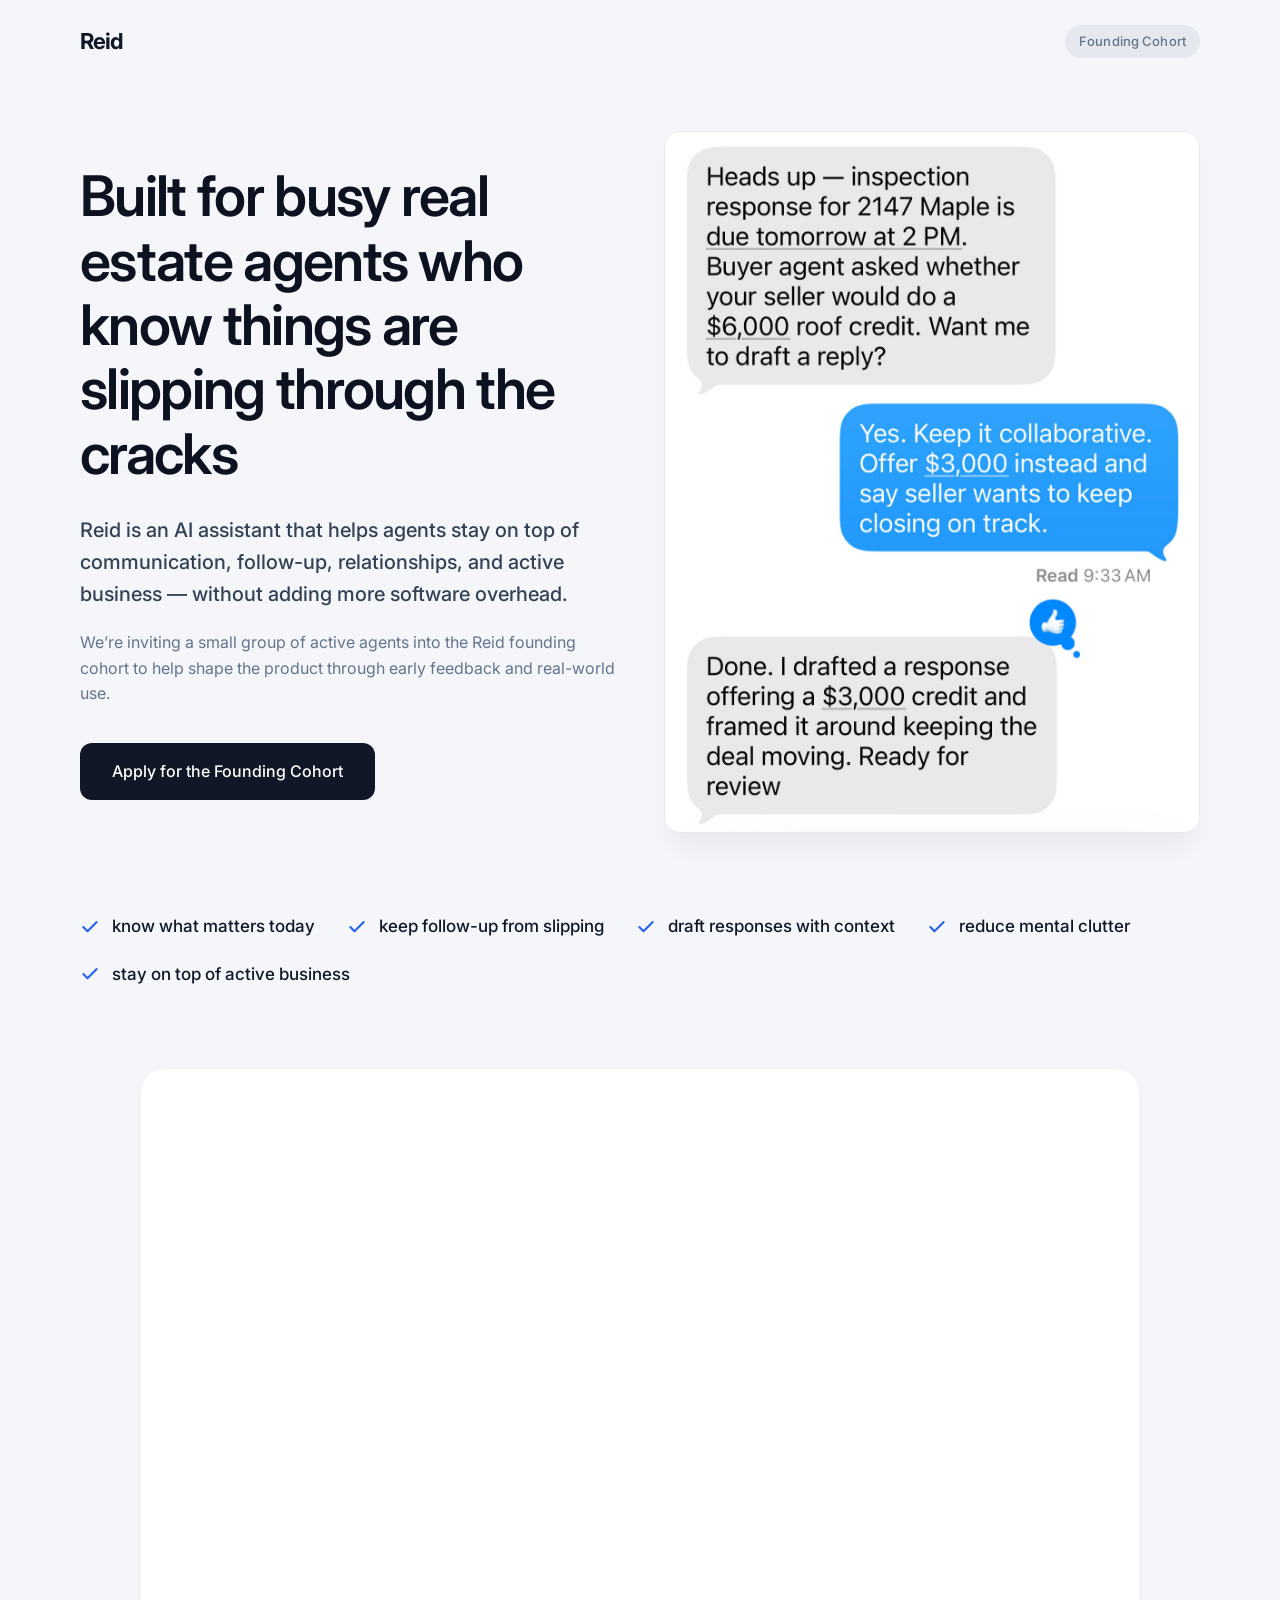
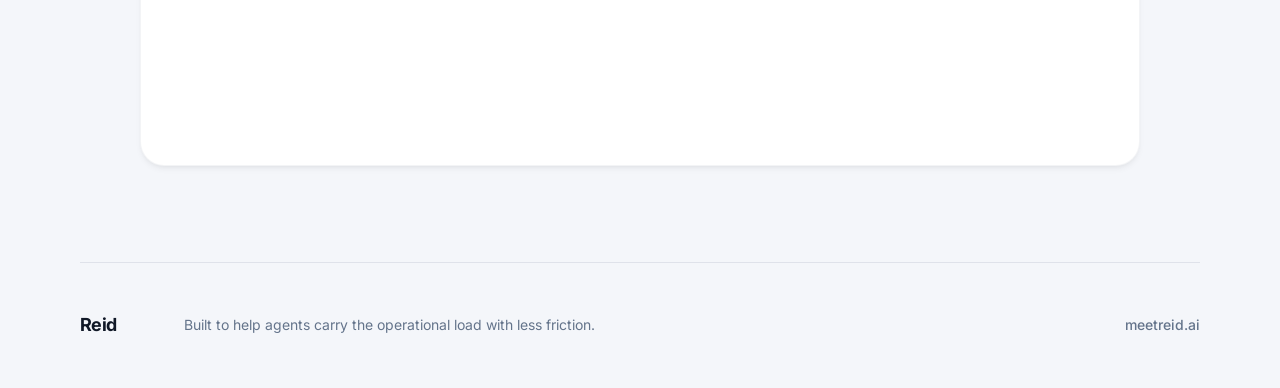
==== index.html @ 08e78a9b "Initial commit" ====
<!DOCTYPE html>
<html lang="en">

<head>
    <meta charset="UTF-8">
    <meta name="viewport" content="width=device-width, initial-scale=1.0">
    <title>Reid - Founding Cohort</title>
    <meta name="description"
        content="Reid is an AI assistant for busy real estate agents. We're inviting a small group of active agents into the Reid founding cohort.">
    <!-- Clean, modern system font setup with Inter as primary -->
    <link rel="preconnect" href="https://fonts.googleapis.com">
    <link rel="preconnect" href="https://fonts.gstatic.com" crossorigin>
    <link href="https://fonts.googleapis.com/css2?family=Inter:wght@400;500;600;700&display=swap" rel="stylesheet">
    <link rel="stylesheet" href="styles.css">
</head>

<body>

    <div class="container">
        <!-- Top Bar -->
        <header class="top-bar">
            <div class="logo">Reid</div>
            <div class="cohort-badge">Founding Cohort</div>
        </header>

        <main>
            <!-- Hero Section -->
            <section class="hero-section">
                <div class="hero-content">
                    <h1>Built for busy real estate agents who know things are slipping through the cracks</h1>
                    <p class="subheadline">
                        Reid is an AI assistant that helps agents stay on top of communication, follow-up,
                        relationships, and active business — without adding more software overhead.
                    </p>
                    <p class="supporting-text">
                        We’re inviting a small group of active agents into the Reid founding cohort to help shape the
                        product through early feedback and real-world use.
                    </p>
                    <a href="#apply" class="btn-primary">Apply for the Founding Cohort</a>
                </div>
                <div class="hero-visual">
                    <img src="hero.jpg" alt="MeetReid.ai Product UI" class="product-mockup-img">
                </div>
            </section>

            <!-- What Reid helps with -->
            <section class="features">
                <ul class="features-list">
                    <li>
                        <svg width="20" height="20" viewBox="0 0 24 24" fill="none" stroke="currentColor"
                            stroke-width="2.5" stroke-linecap="round" stroke-linejoin="round">
                            <polyline points="20 6 9 17 4 12"></polyline>
                        </svg>
                        know what matters today
                    </li>
                    <li>
                        <svg width="20" height="20" viewBox="0 0 24 24" fill="none" stroke="currentColor"
                            stroke-width="2.5" stroke-linecap="round" stroke-linejoin="round">
                            <polyline points="20 6 9 17 4 12"></polyline>
                        </svg>
                        keep follow-up from slipping
                    </li>
                    <li>
                        <svg width="20" height="20" viewBox="0 0 24 24" fill="none" stroke="currentColor"
                            stroke-width="2.5" stroke-linecap="round" stroke-linejoin="round">
                            <polyline points="20 6 9 17 4 12"></polyline>
                        </svg>
                        draft responses with context
                    </li>
                    <li>
                        <svg width="20" height="20" viewBox="0 0 24 24" fill="none" stroke="currentColor"
                            stroke-width="2.5" stroke-linecap="round" stroke-linejoin="round">
                            <polyline points="20 6 9 17 4 12"></polyline>
                        </svg>
                        reduce mental clutter
                    </li>
                    <li>
                        <svg width="20" height="20" viewBox="0 0 24 24" fill="none" stroke="currentColor"
                            stroke-width="2.5" stroke-linecap="round" stroke-linejoin="round">
                            <polyline points="20 6 9 17 4 12"></polyline>
                        </svg>
                        stay on top of active business
                    </li>
                </ul>
            </section>

            <!-- Typeform Section -->
            <section id="apply" class="apply-section">
                <div class="form-card full-width-card">
                    <!-- Typeform Embed -->
                    <div class="typeform-embed-wrapper"
                        style="padding: 0; border: none; background: transparent; box-shadow: none; height: 600px;">
                        <div data-tf-live="01KKCM12TC1T5SRH3YV3DRGGV4" style="width: 100%; height: 100%;"></div>
                        <script src="https://embed.typeform.com/next/embed.js"></script>
                    </div>
                </div>
            </section>
        </main>

        <!-- Footer -->
        <footer class="footer">
            <div class="footer-content">
                <div class="footer-logo">Reid</div>
                <div class="footer-text">Built to help agents carry the operational load with less friction.</div>
                <div class="footer-link">
                    <a href="https://meetreid.ai">meetreid.ai</a>
                </div>
            </div>
        </footer>
    </div>

</body>

</html>
---- styles.css ----
/* 
 * styles.css
 * Mobile-first stylesheet for Reid Landing Page
 */

:root {
    /* Color Palette */
    --bg-color: #F4F6FA;
    --surface-white: #FFFFFF;
    --dark-anchor: #101827;
    --text-heading: #0C1220;
    --text-body: #334155;
    --text-muted: #64748B;
    --accent: #2563EB;
    --accent-hover: #1D4ED8;

    /* Radii */
    --radius-sm: 8px;
    --radius-md: 12px;
    --radius-lg: 16px;
    --radius-xl: 24px;

    /* Shadows */
    --shadow-sm: 0 1px 2px rgba(0, 0, 0, 0.05);
    --shadow-md: 0 4px 6px -1px rgba(0, 0, 0, 0.05), 0 2px 4px -2px rgba(0, 0, 0, 0.05);
    --shadow-lg: 0 20px 25px -5px rgba(0, 0, 0, 0.05), 0 8px 10px -6px rgba(0, 0, 0, 0.01);
}

* {
    box-sizing: border-box;
    margin: 0;
    padding: 0;
}

html {
    scroll-behavior: smooth;
}

body {
    font-family: 'Inter', -apple-system, BlinkMacSystemFont, "Segoe UI", Roboto, Helvetica, Arial, sans-serif;
    background-color: var(--bg-color);
    color: var(--text-body);
    line-height: 1.6;
    -webkit-font-smoothing: antialiased;
    -moz-osx-font-smoothing: grayscale;
}

h1,
h2,
h3 {
    color: var(--text-heading);
    line-height: 1.15;
    font-weight: 600;
    letter-spacing: -0.02em;
}

a {
    color: var(--accent);
    text-decoration: none;
    transition: color 0.2s ease;
}

a:hover {
    color: var(--accent-hover);
}

/* Layout */
.container {
    max-width: 1200px;
    margin: 0 auto;
    padding: 0 24px;
}

/* Top Bar */
.top-bar {
    display: flex;
    justify-content: space-between;
    align-items: center;
    padding: 24px 0;
    margin-bottom: 48px;
}

.logo {
    font-size: 1.375rem;
    font-weight: 700;
    color: var(--dark-anchor);
    letter-spacing: -0.04em;
}

.cohort-badge {
    font-size: 0.8125rem;
    font-weight: 500;
    color: var(--text-muted);
    background: rgba(100, 116, 139, 0.1);
    padding: 6px 14px;
    border-radius: 9999px;
    letter-spacing: 0.01em;
}

/* Hero Section */
.hero-section {
    display: flex;
    flex-direction: column;
    gap: 48px;
    margin-bottom: 64px;
}

.hero-content {
    flex: 1;
}

.hero-visual {
    flex: 1;
}

.hero-content h1 {
    font-size: 2.5rem;
    margin-bottom: 24px;
    max-width: 860px;
}

.hero-content .subheadline {
    font-size: 1.125rem;
    font-weight: 500;
    color: var(--text-body);
    margin-bottom: 20px;
    max-width: 720px;
}

.hero-content .supporting-text {
    font-size: 1rem;
    color: var(--text-muted);
    margin-bottom: 36px;
    max-width: 650px;
}

.btn-primary {
    display: inline-flex;
    align-items: center;
    justify-content: center;
    background-color: var(--dark-anchor);
    color: #FFFFFF;
    font-weight: 500;
    font-size: 1rem;
    padding: 16px 32px;
    border-radius: var(--radius-md);
    transition: background-color 0.2s ease, transform 0.1s cubic-bezier(0.4, 0, 0.2, 1);
}

.btn-primary:hover {
    background-color: #c9963a;
    color: #FFFFFF;
}

.btn-primary:active {
    transform: scale(0.98);
}

/* Features Section */
.features {
    margin-bottom: 80px;
}

.features-list {
    list-style: none;
    display: flex;
    flex-wrap: wrap;
    gap: 20px 32px;
}

.features-list li {
    display: flex;
    align-items: center;
    font-size: 1.0625rem;
    color: var(--dark-anchor);
    font-weight: 500;
}

.features-list li svg {
    flex-shrink: 0;
    margin-right: 12px;
    color: var(--accent);
}

/* Main Apply Section */
.apply-section {
    margin-bottom: 96px;
    scroll-margin-top: 40px;
    /* Offset for smooth scroll */
    max-width: 1000px;
    margin-left: auto;
    margin-right: auto;
}

.form-header-center {
    text-align: center;
    margin-bottom: 32px;
}

/* Visual Side */
.visual-side {
    display: flex;
    flex-direction: column;
}

.product-mockup-img {
    width: 100%;
    height: auto;
    border-radius: var(--radius-lg);
    box-shadow: var(--shadow-lg);
    display: block;
    /* Optional: subtle border to define the image edge against the background */
    border: 1px solid rgba(100, 116, 139, 0.1);
}

/* Form Side */
.form-card {
    background-color: var(--surface-white);
    border-radius: var(--radius-xl);
    padding: 32px;
    box-shadow: var(--shadow-md);
    border: 1px solid rgba(100, 116, 139, 0.08);
}

.form-header-center h2 {
    font-size: 1.5rem;
    margin-bottom: 8px;
}

.form-header-center .form-subtitle {
    color: var(--text-muted);
    font-size: 0.9375rem;
}

.typeform-embed-wrapper {
    /* Set a reasonable height for mobile, allowing for embedded scrolling if needed */
    height: 600px;
    width: 100%;
}

/* Footer */
.footer {
    padding: 48px 0;
    border-top: 1px solid rgba(100, 116, 139, 0.15);
}

.footer-content {
    display: flex;
    flex-direction: column;
    gap: 20px;
}

.footer-logo {
    font-weight: 700;
    color: var(--dark-anchor);
    letter-spacing: -0.04em;
    font-size: 1.125rem;
}

.footer-text {
    color: var(--text-muted);
    font-size: 0.875rem;
}

.footer-link a {
    color: var(--text-muted);
    font-size: 0.875rem;
    font-weight: 500;
}

.footer-link a:hover {
    color: var(--dark-anchor);
}

/* Responsive / Desktop Styles */
@media (min-width: 768px) {
    .container {
        padding: 0 40px;
    }

    .hero-section {
        flex-direction: row;
        align-items: center;
        margin-bottom: 80px;
    }

    .hero-content h1 {
        font-size: 3.5rem;
        letter-spacing: -0.03em;
        margin-bottom: 28px;
    }

    .hero-content .subheadline {
        font-size: 1.25rem;
    }

    .apply-grid {
        grid-template-columns: repeat(2, 1fr);
        gap: 64px;
        align-items: flex-start;
    }

    /* On desktop, making the mockup sticky looks great next to a long form */
    .visual-side {
        position: sticky;
        top: 40px;
    }

    .form-card {
        padding: 48px;
    }

    .footer-content {
        flex-direction: row;
        align-items: center;
    }

    .footer-logo {
        margin-right: 48px;
    }

    .footer-text {
        margin-right: auto;
    }
}
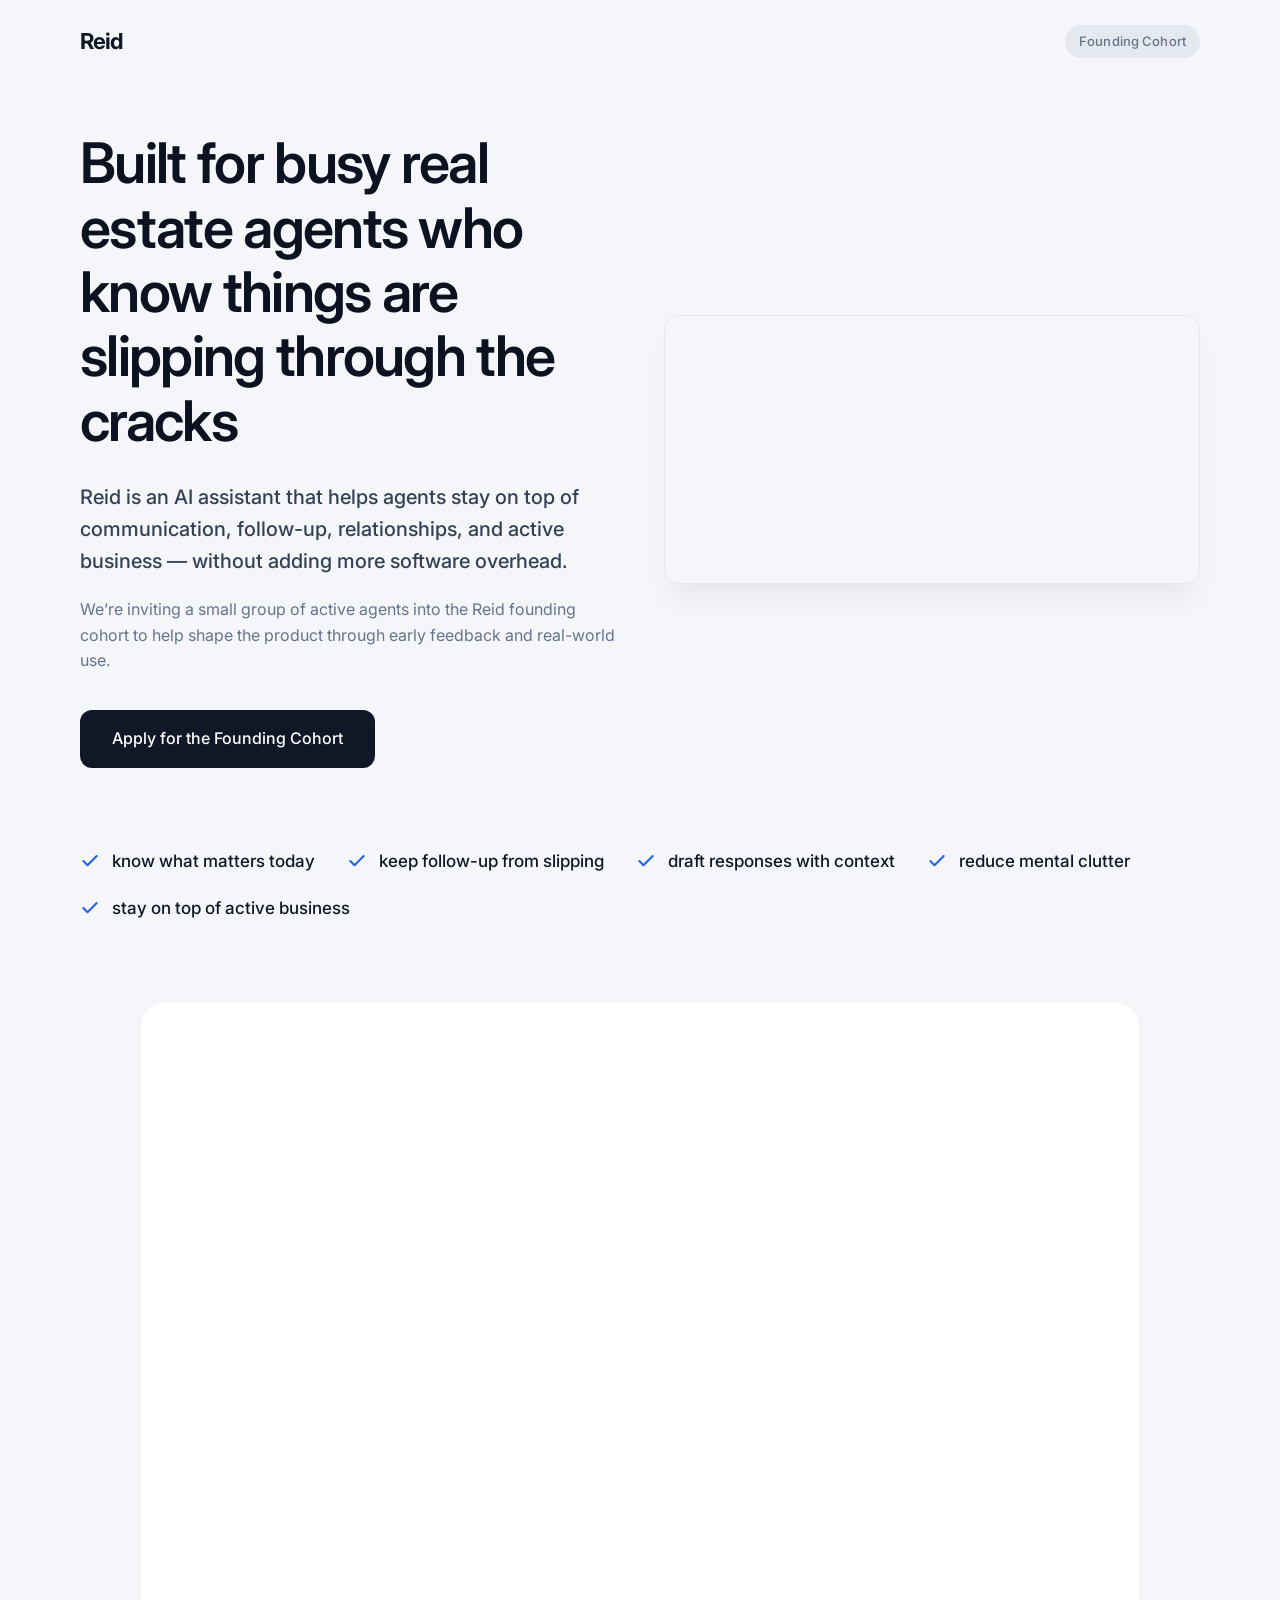
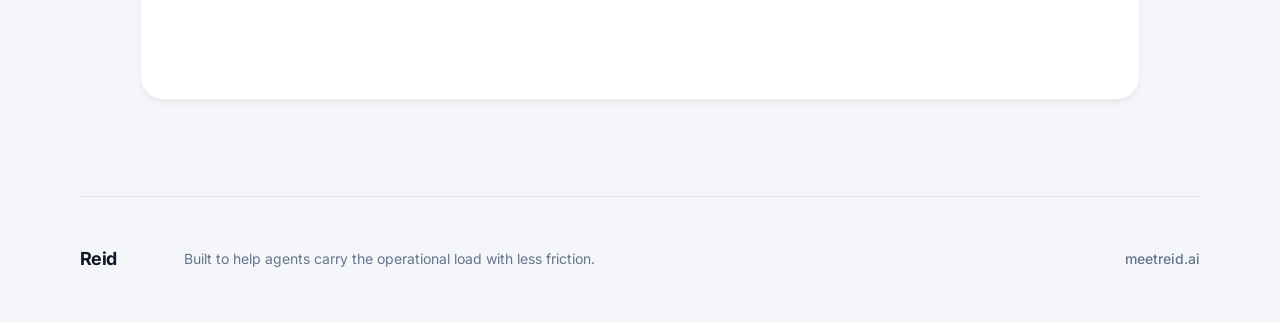
==== commit cabc878d: "Replace hero static image with MP4 video embed" ====
--- a/index.html
+++ b/index.html
@@ -39,7 +39,9 @@
                     <a href="#apply" class="btn-primary">Apply for the Founding Cohort</a>
                 </div>
                 <div class="hero-visual">
-                    <img src="hero.jpg" alt="MeetReid.ai Product UI" class="product-mockup-img">
+                    <video autoplay loop muted playsinline class="product-mockup-img">
+                        <source src="0310.mp4" type="video/mp4">
+                    </video>
                 </div>
             </section>
 
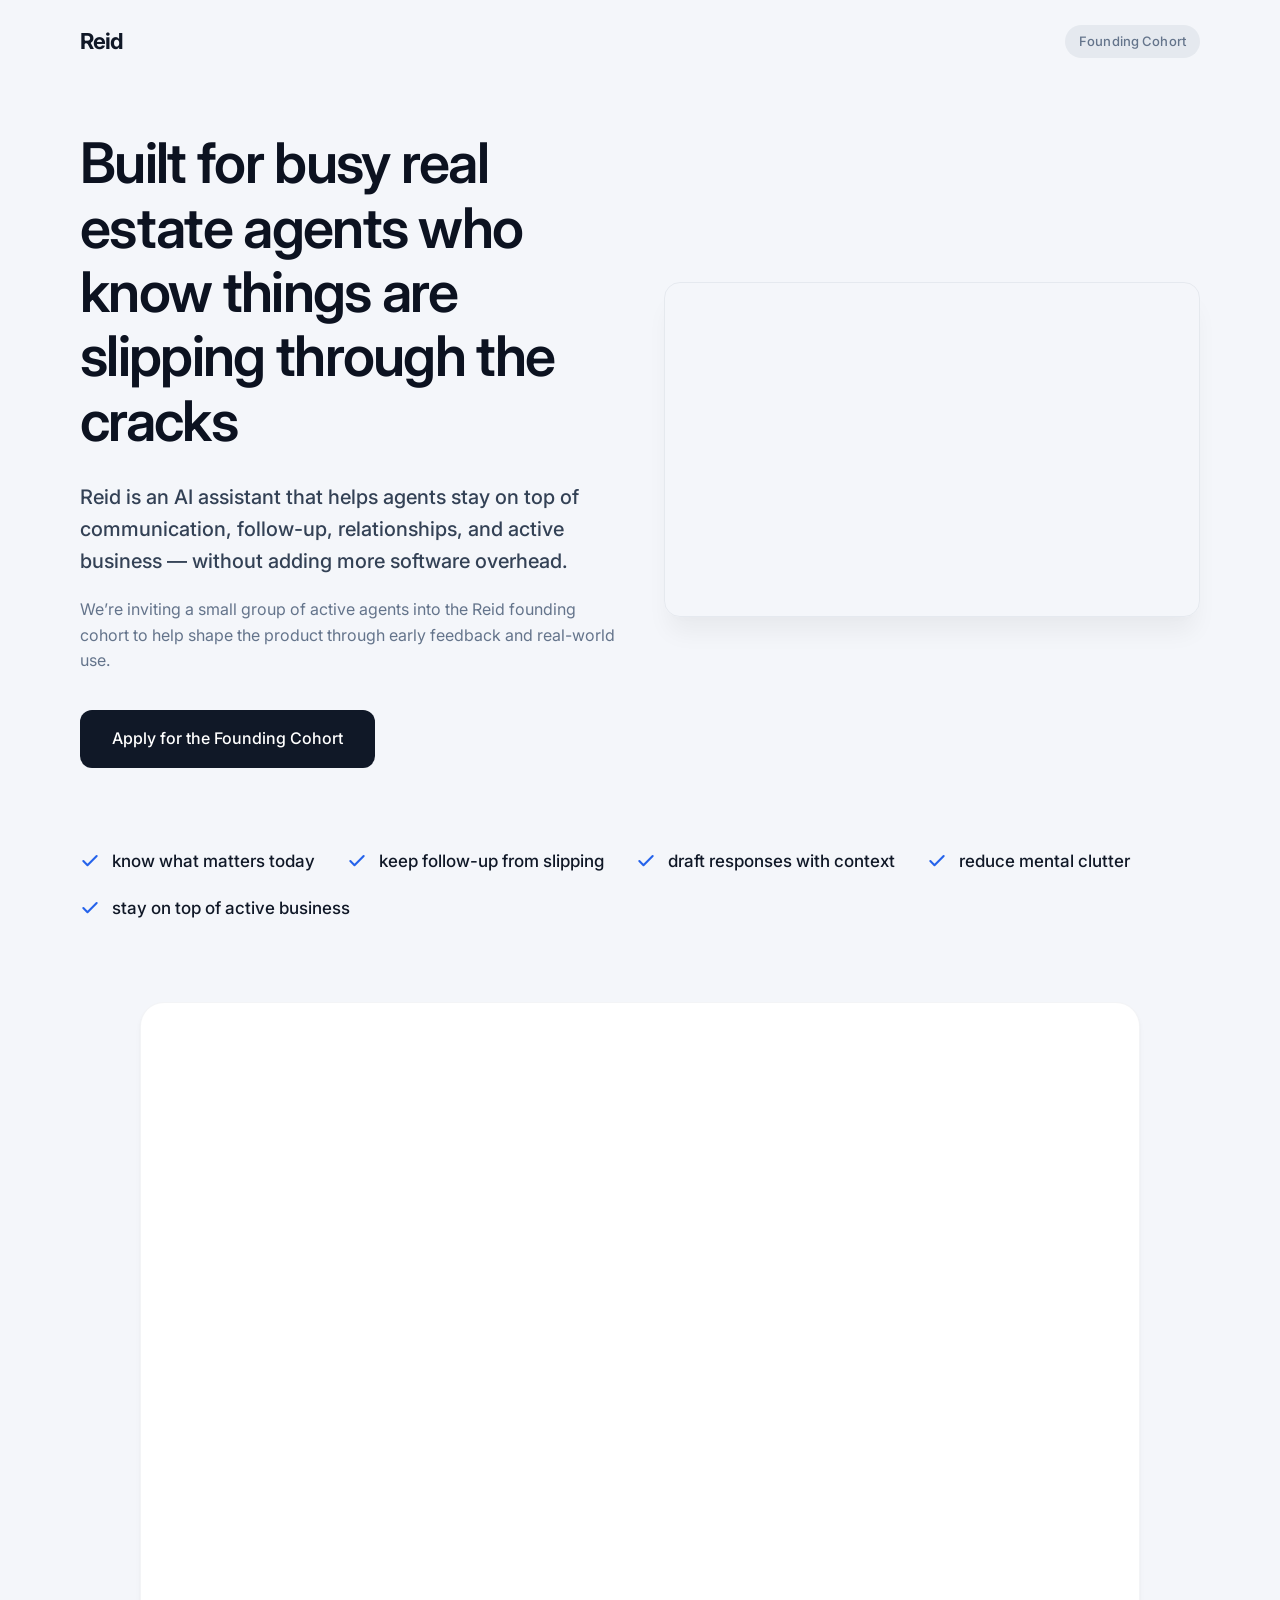
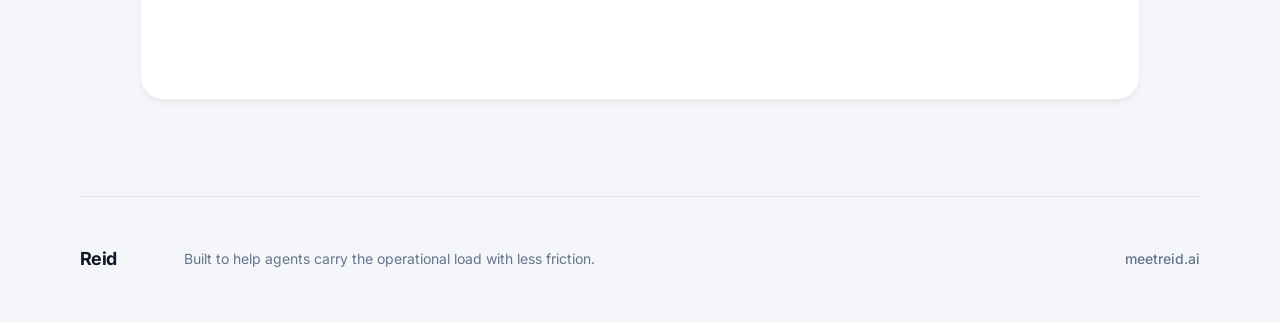
==== commit 66e165cc: "Replace video with final demo and scale to container" ====
--- a/index.html
+++ b/index.html
@@ -40,7 +40,7 @@
                 </div>
                 <div class="hero-visual">
                     <video autoplay loop muted playsinline class="product-mockup-img">
-                        <source src="0310.mp4" type="video/mp4">
+                        <source src="final%20demo.mp4" type="video/mp4">
                     </video>
                 </div>
             </section>
--- a/styles.css
+++ b/styles.css
@@ -206,6 +206,8 @@
 .product-mockup-img {
     width: 100%;
     height: auto;
+    aspect-ratio: 16 / 10;
+    object-fit: cover;
     border-radius: var(--radius-lg);
     box-shadow: var(--shadow-lg);
     display: block;
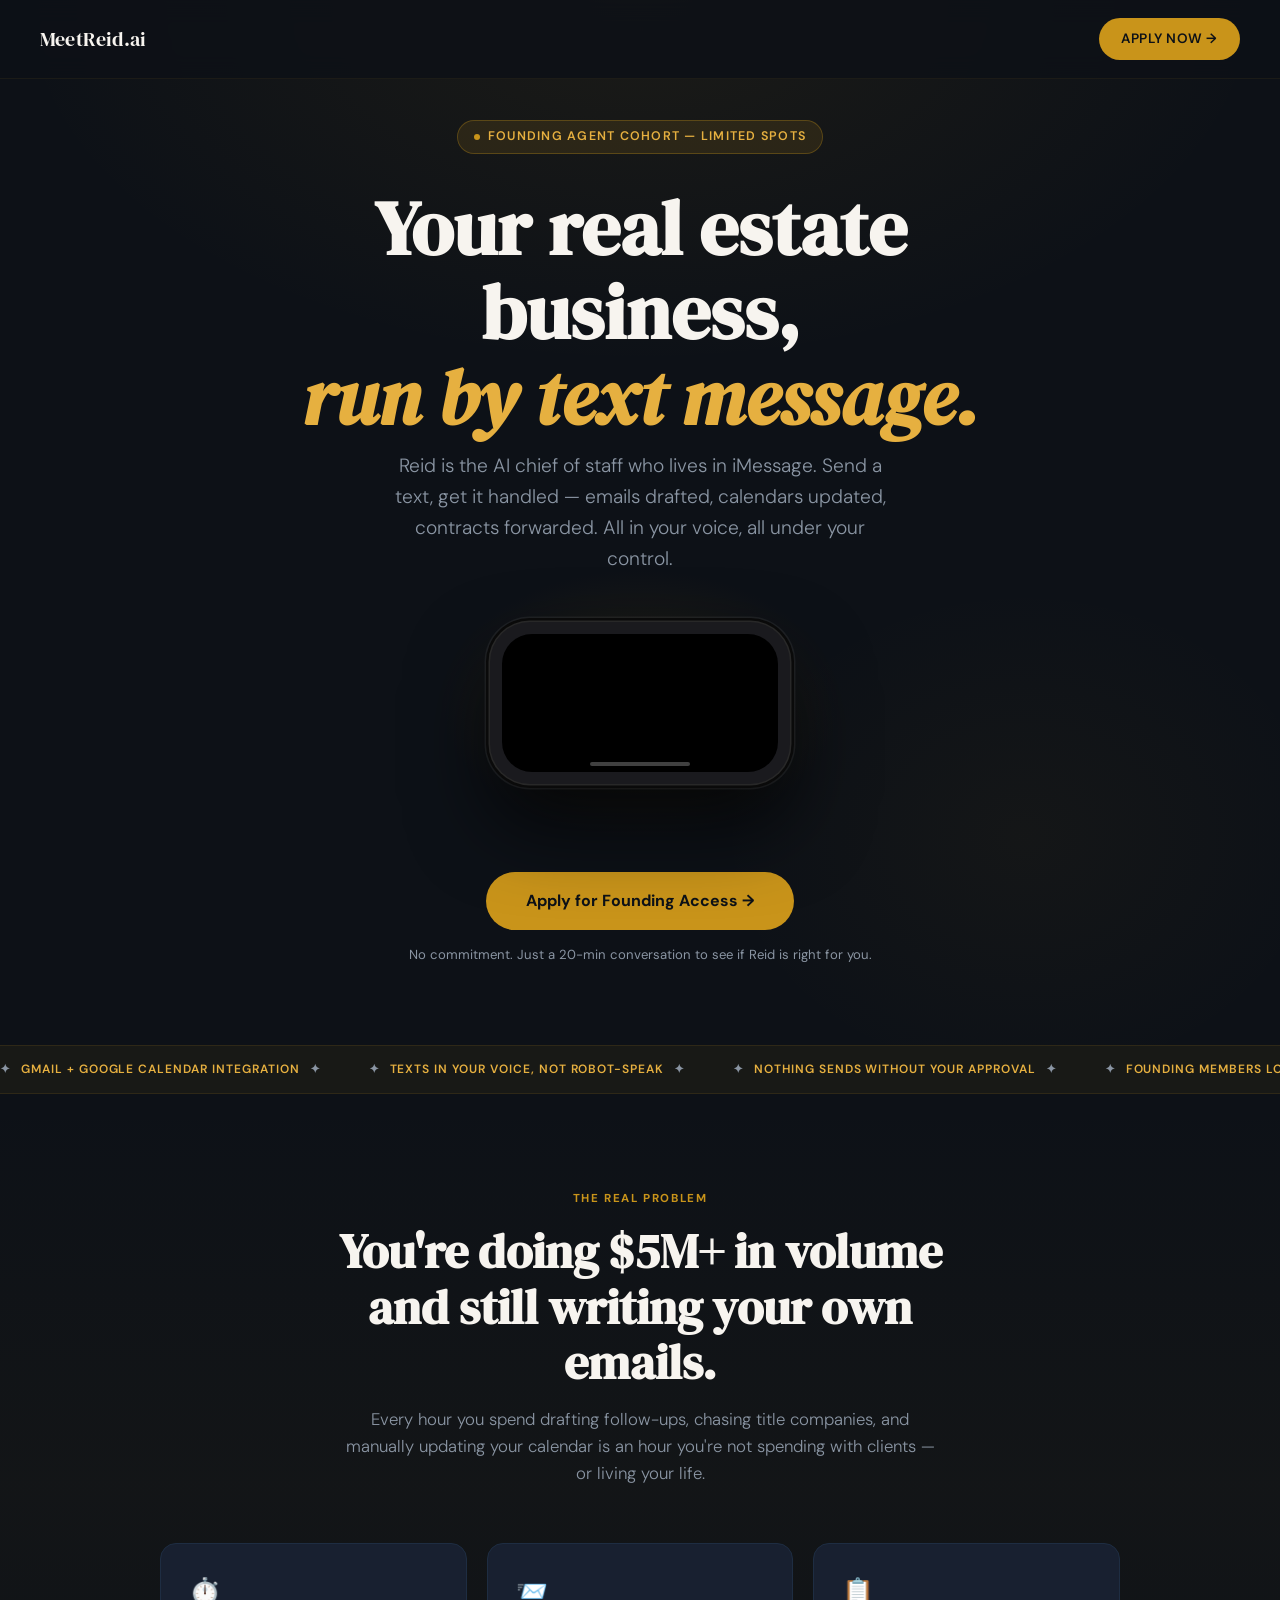
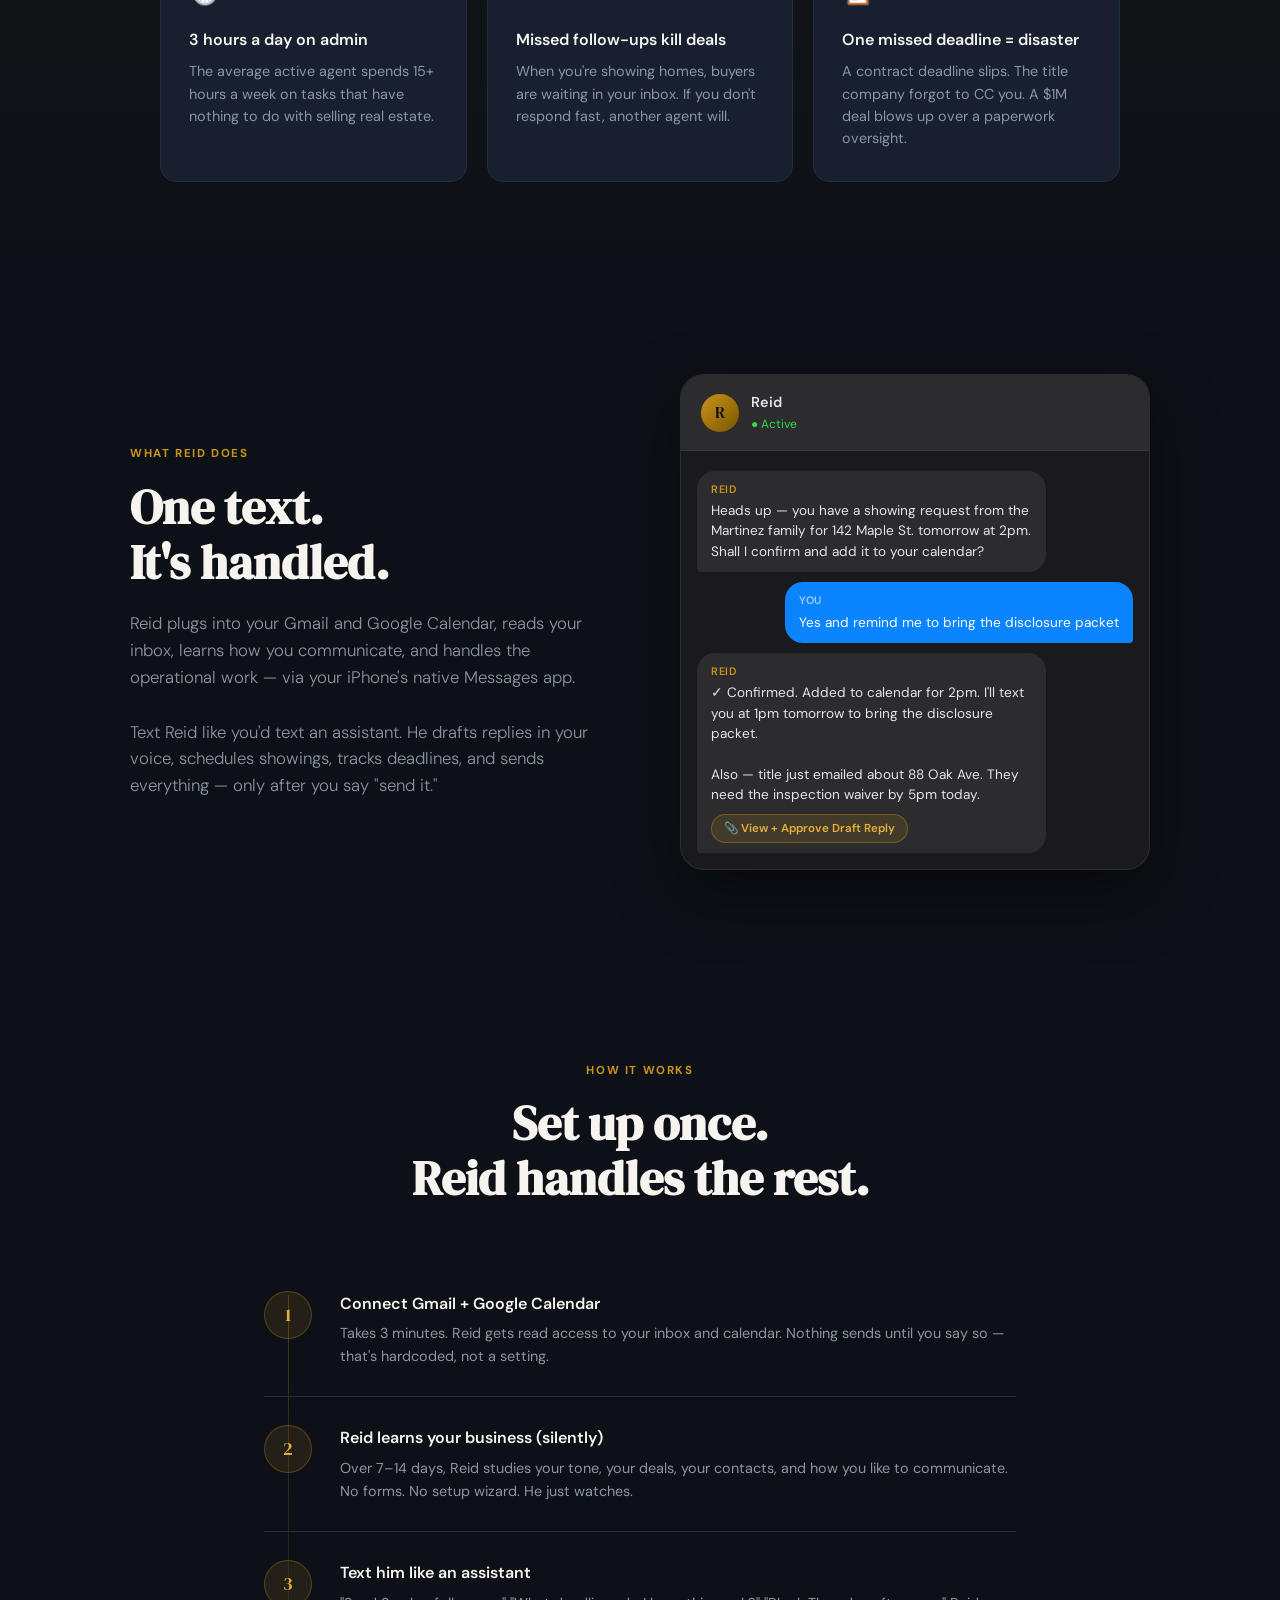
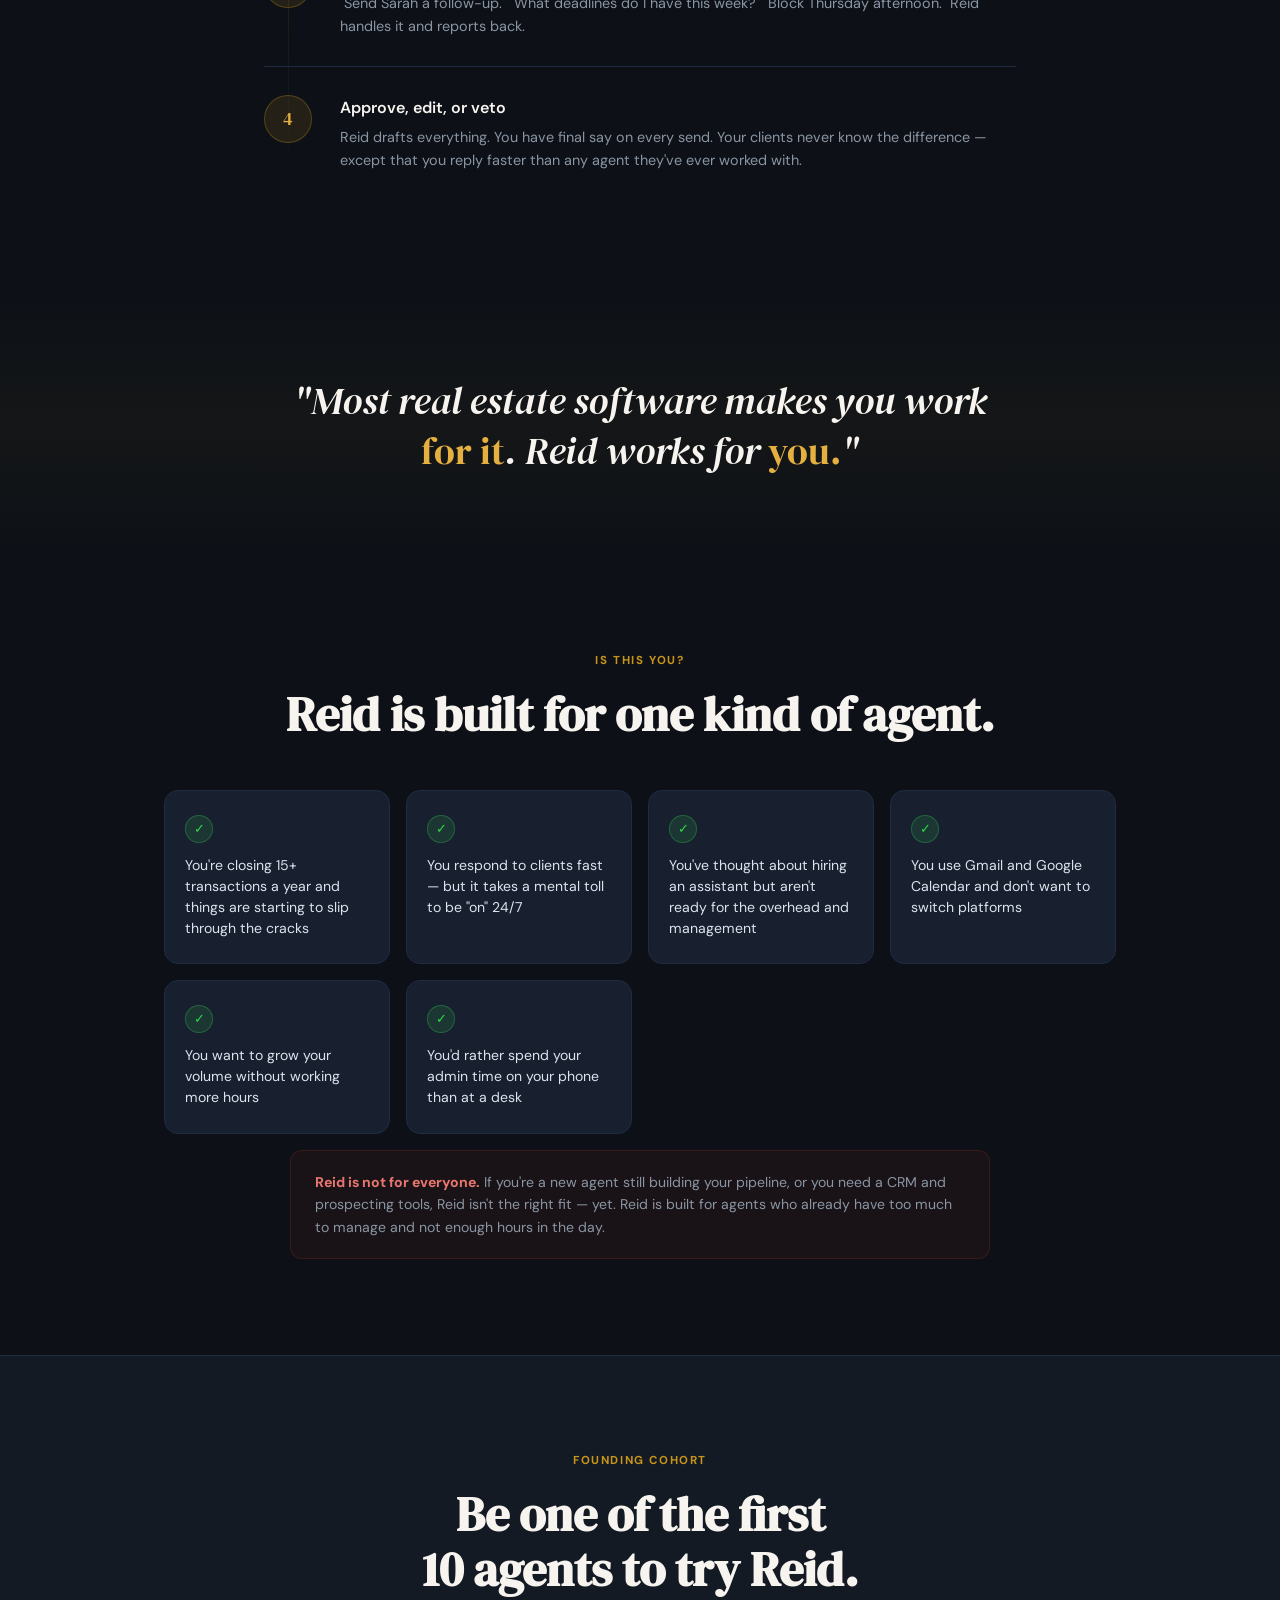
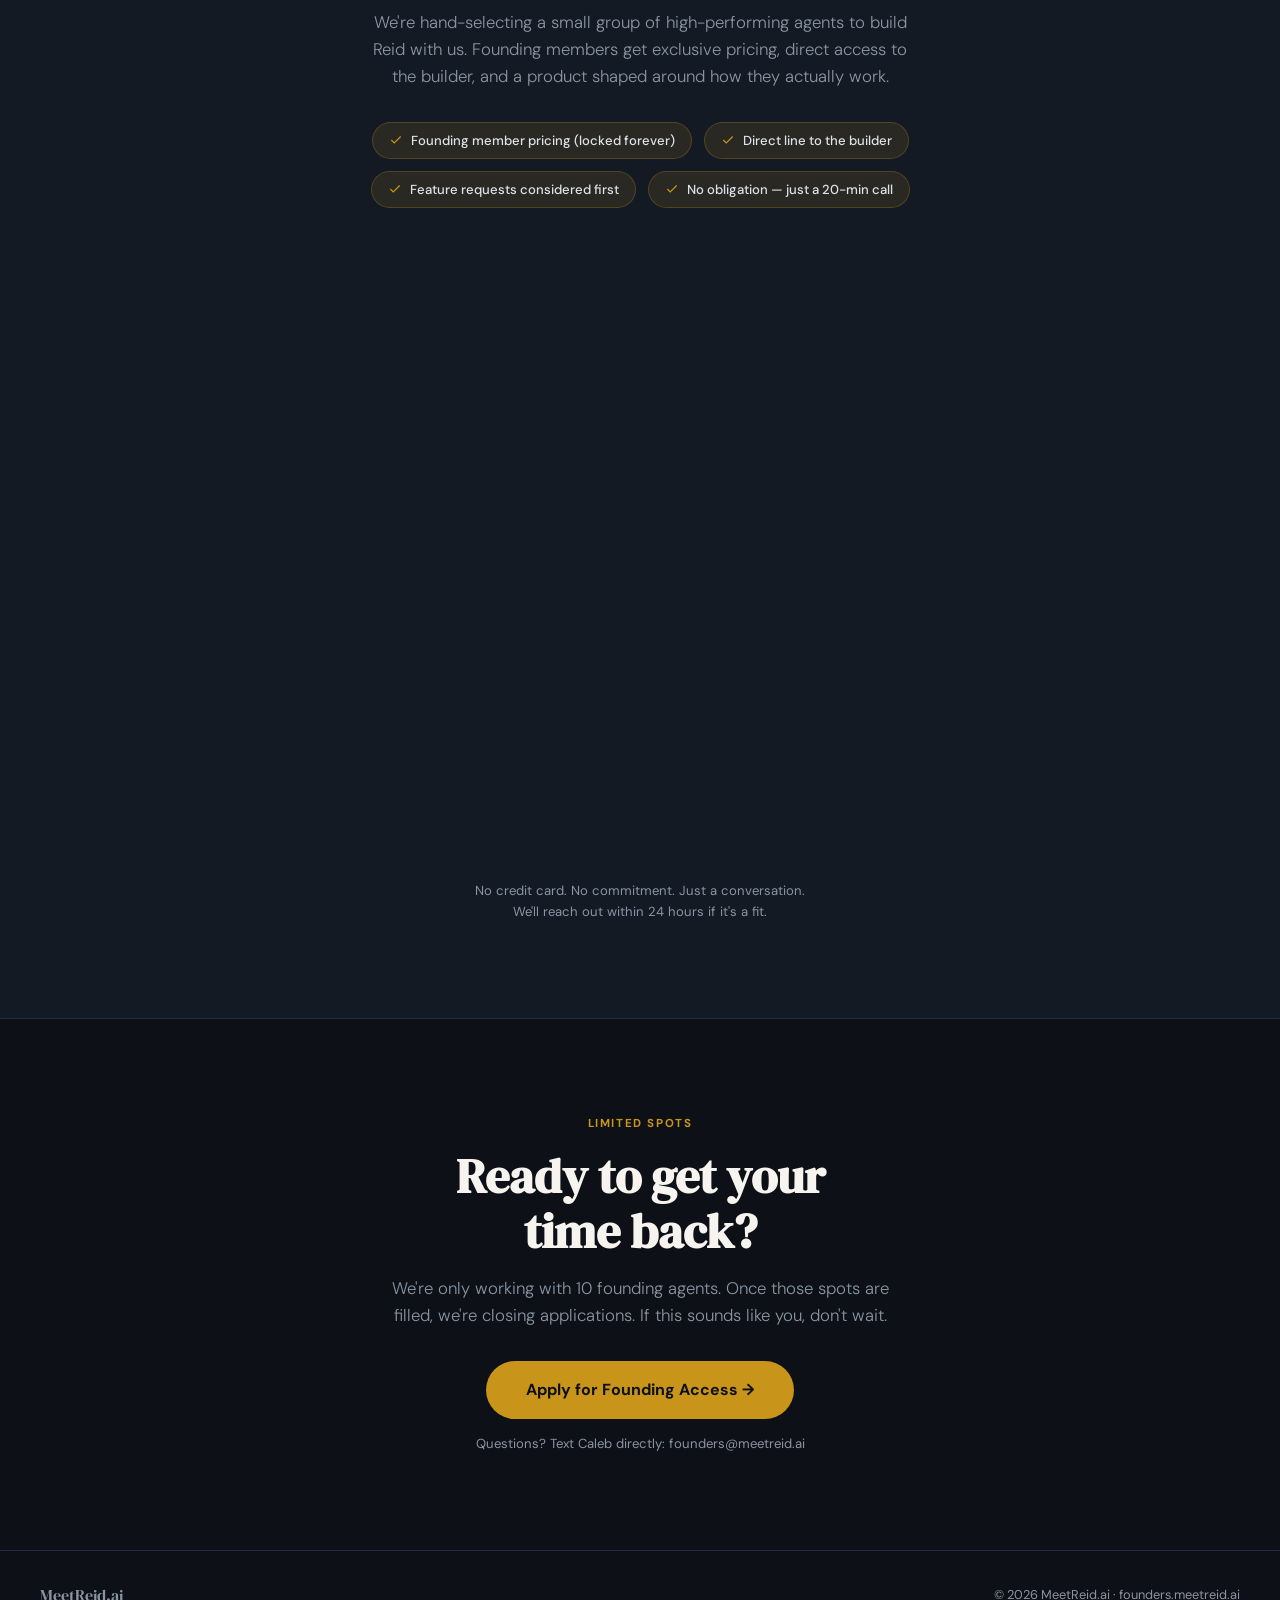
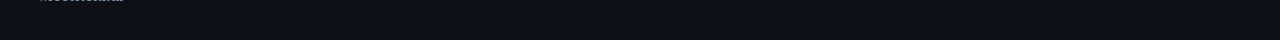
==== commit e59dfe0f: "Add Meta Pixel and rename thank-you page - Install Meta Pixel (PageView) on index.html - Rename reid" ====
--- a/index.html
+++ b/index.html
@@ -1,116 +1,855 @@
 <!DOCTYPE html>
 <html lang="en">
-
 <head>
-    <meta charset="UTF-8">
-    <meta name="viewport" content="width=device-width, initial-scale=1.0">
-    <title>Reid - Founding Cohort</title>
-    <meta name="description"
-        content="Reid is an AI assistant for busy real estate agents. We're inviting a small group of active agents into the Reid founding cohort.">
-    <!-- Clean, modern system font setup with Inter as primary -->
-    <link rel="preconnect" href="https://fonts.googleapis.com">
-    <link rel="preconnect" href="https://fonts.gstatic.com" crossorigin>
-    <link href="https://fonts.googleapis.com/css2?family=Inter:wght@400;500;600;700&display=swap" rel="stylesheet">
-    <link rel="stylesheet" href="styles.css">
+<meta charset="UTF-8">
+<meta name="viewport" content="width=device-width, initial-scale=1.0">
+<title>Reid — Founding Agent Cohort | MeetReid.ai</title>
+<link rel="preconnect" href="https://fonts.googleapis.com">
+<link rel="preconnect" href="https://fonts.gstatic.com" crossorigin>
+<link href="https://fonts.googleapis.com/css2?family=DM+Serif+Display:ital@0;1&family=DM+Sans:ital,opsz,wght@0,9..40,300;0,9..40,400;0,9..40,500;0,9..40,600;1,9..40,300&display=swap" rel="stylesheet">
+<style>
+  *, *::before, *::after { box-sizing: border-box; margin: 0; padding: 0; }
+
+  :root {
+    --navy: #0d1117;
+    --navy-mid: #131a24;
+    --navy-card: #182030;
+    --navy-border: #1e2d42;
+    --gold: #c9941a;
+    --gold-light: #e6b040;
+    --gold-pale: rgba(201,148,26,0.12);
+    --white: #f7f4ef;
+    --muted: #8a95a3;
+    --text: #dde3ec;
+  }
+
+  html { scroll-behavior: smooth; }
+
+  body {
+    background: var(--navy);
+    color: var(--text);
+    font-family: 'DM Sans', sans-serif;
+    font-size: 16px;
+    line-height: 1.6;
+    overflow-x: hidden;
+  }
+
+  /* ── NAV ── */
+  nav {
+    position: fixed; top: 0; left: 0; right: 0; z-index: 100;
+    display: flex; align-items: center; justify-content: space-between;
+    padding: 18px 40px;
+    background: rgba(13,17,23,0.85);
+    backdrop-filter: blur(12px);
+    border-bottom: 1px solid rgba(201,148,26,0.08);
+  }
+  .nav-logo {
+    font-family: 'DM Serif Display', serif;
+    font-size: 1.25rem;
+    color: var(--white);
+    text-decoration: none;
+    letter-spacing: 0.01em;
+  }
+  .nav-cta {
+    background: var(--gold);
+    color: var(--navy);
+    font-family: 'DM Sans', sans-serif;
+    font-weight: 600;
+    font-size: 0.85rem;
+    letter-spacing: 0.04em;
+    text-transform: uppercase;
+    padding: 10px 22px;
+    border-radius: 100px;
+    text-decoration: none;
+    transition: background 0.2s;
+  }
+  .nav-cta:hover { background: var(--gold-light); }
+
+  /* ── HERO ── */
+  .hero {
+    min-height: 100vh;
+    display: flex;
+    flex-direction: column;
+    align-items: center;
+    justify-content: center;
+    text-align: center;
+    padding: 120px 24px 80px;
+    position: relative;
+    overflow: hidden;
+  }
+
+  .hero::before {
+    content: '';
+    position: absolute; inset: 0;
+    background:
+      radial-gradient(ellipse 70% 50% at 50% 0%, rgba(201,148,26,0.08) 0%, transparent 70%),
+      radial-gradient(ellipse 40% 40% at 80% 80%, rgba(201,148,26,0.04) 0%, transparent 60%);
+    pointer-events: none;
+  }
+
+  .hero-badge {
+    display: inline-flex;
+    align-items: center;
+    gap: 8px;
+    background: var(--gold-pale);
+    border: 1px solid rgba(201,148,26,0.3);
+    border-radius: 100px;
+    padding: 6px 16px;
+    font-size: 0.78rem;
+    font-weight: 600;
+    letter-spacing: 0.1em;
+    text-transform: uppercase;
+    color: var(--gold-light);
+    margin-bottom: 32px;
+    animation: fadeUp 0.6s ease both;
+  }
+  .hero-badge-dot {
+    width: 6px; height: 6px;
+    border-radius: 50%;
+    background: var(--gold);
+    animation: pulse 2s infinite;
+  }
+  @keyframes pulse {
+    0%, 100% { opacity: 1; transform: scale(1); }
+    50% { opacity: 0.5; transform: scale(0.85); }
+  }
+
+  .hero h1 {
+    font-family: 'DM Serif Display', serif;
+    font-size: clamp(2.6rem, 6vw, 5rem);
+    line-height: 1.1;
+    color: var(--white);
+    max-width: 800px;
+    margin-bottom: 12px;
+    animation: fadeUp 0.6s 0.1s ease both;
+  }
+  .hero h1 em {
+    font-style: italic;
+    color: var(--gold-light);
+  }
+
+  .hero-sub {
+    font-size: clamp(1rem, 2vw, 1.2rem);
+    color: var(--muted);
+    max-width: 520px;
+    font-weight: 300;
+    margin-bottom: 48px;
+    animation: fadeUp 0.6s 0.2s ease both;
+  }
+
+  /* ── IPHONE FRAME ── */
+  .phone-wrap {
+    position: relative;
+    margin-bottom: 56px;
+    animation: fadeUp 0.6s 0.3s ease both;
+  }
+  .phone-glow {
+    position: absolute;
+    inset: -60px;
+    background: radial-gradient(ellipse at center, rgba(201,148,26,0.12) 0%, transparent 70%);
+    pointer-events: none;
+  }
+  .iphone-frame {
+    position: relative;
+    width: 300px;
+    border-radius: 40px;
+    background: #1a1a1e;
+    padding: 12px;
+    box-shadow:
+      0 0 0 1.5px rgba(255,255,255,0.12),
+      0 0 0 4px #0a0a0a,
+      0 0 0 5.5px rgba(255,255,255,0.06),
+      0 40px 80px rgba(0,0,0,0.7);
+  }
+  .iphone-screen {
+    position: relative;
+    border-radius: 30px;
+    overflow: hidden;
+    background: #000;
+  }
+  .iphone-screen video {
+    display: block;
+    width: 100%;
+    height: auto;
+    border-radius: 30px;
+  }
+  /* Dynamic Island */
+  .dynamic-island {
+    position: absolute;
+    top: 10px;
+    left: 50%;
+    transform: translateX(-50%);
+    width: 90px;
+    height: 24px;
+    background: #000;
+    border-radius: 20px;
+    z-index: 10;
+  }
+  /* Bottom home indicator */
+  .home-indicator {
+    position: absolute;
+    bottom: 6px;
+    left: 50%;
+    transform: translateX(-50%);
+    width: 100px;
+    height: 4px;
+    background: rgba(255,255,255,0.25);
+    border-radius: 4px;
+    z-index: 10;
+  }
+
+  /* ── SOCIAL PROOF BAR ── */
+  .social-bar {
+    width: 100%;
+    background: rgba(201,148,26,0.06);
+    border-top: 1px solid rgba(201,148,26,0.12);
+    border-bottom: 1px solid rgba(201,148,26,0.12);
+    padding: 14px 0;
+    overflow: hidden;
+    position: relative;
+  }
+  .social-bar-inner {
+    display: flex;
+    gap: 48px;
+    white-space: nowrap;
+    animation: marquee 28s linear infinite;
+    width: max-content;
+  }
+  .social-item {
+    display: flex; align-items: center; gap: 10px;
+    font-size: 0.75rem; font-weight: 600; letter-spacing: 0.08em;
+    text-transform: uppercase; color: var(--gold-light);
+  }
+  .social-item span { color: var(--muted); }
+  @keyframes marquee { from { transform: translateX(0); } to { transform: translateX(-50%); } }
+
+  /* ── SECTIONS ── */
+  section { padding: 96px 24px; max-width: 1100px; margin: 0 auto; }
+
+  .section-label {
+    font-size: 0.72rem; font-weight: 700; letter-spacing: 0.14em;
+    text-transform: uppercase; color: var(--gold);
+    margin-bottom: 16px;
+  }
+  .section-h2 {
+    font-family: 'DM Serif Display', serif;
+    font-size: clamp(2rem, 4vw, 3rem);
+    line-height: 1.15;
+    color: var(--white);
+    margin-bottom: 20px;
+  }
+  .section-h2 em { font-style: italic; color: var(--gold-light); }
+  .section-body {
+    font-size: 1.05rem; color: var(--muted); max-width: 540px; font-weight: 300;
+  }
+
+  /* ── PAIN SECTION ── */
+  .pain-section {
+    text-align: center;
+    padding: 96px 24px;
+    background: linear-gradient(180deg, transparent 0%, rgba(201,148,26,0.03) 50%, transparent 100%);
+  }
+  .pain-section .section-body { max-width: 600px; margin: 0 auto 56px; }
+
+  .pain-cards {
+    display: grid;
+    grid-template-columns: repeat(auto-fit, minmax(280px, 1fr));
+    gap: 20px;
+    max-width: 960px;
+    margin: 0 auto;
+  }
+  .pain-card {
+    background: var(--navy-card);
+    border: 1px solid var(--navy-border);
+    border-radius: 16px;
+    padding: 28px 28px 32px;
+    text-align: left;
+    transition: border-color 0.2s, transform 0.2s;
+  }
+  .pain-card:hover { border-color: rgba(201,148,26,0.3); transform: translateY(-3px); }
+  .pain-icon {
+    font-size: 1.6rem; margin-bottom: 14px;
+  }
+  .pain-card h3 {
+    font-family: 'DM Sans', sans-serif;
+    font-weight: 600; font-size: 1rem; color: var(--white);
+    margin-bottom: 8px;
+  }
+  .pain-card p { font-size: 0.9rem; color: var(--muted); line-height: 1.55; }
+
+  /* ── WHAT IS REID ── */
+  .what-section {
+    display: grid;
+    grid-template-columns: 1fr 1fr;
+    gap: 80px;
+    align-items: center;
+    max-width: 1100px;
+    margin: 0 auto;
+    padding: 96px 40px;
+  }
+  @media (max-width: 768px) {
+    .what-section { grid-template-columns: 1fr; gap: 48px; padding: 64px 24px; }
+  }
+
+  .imessage-demo {
+    background: #1a1a1e;
+    border-radius: 24px;
+    border: 1px solid rgba(255,255,255,0.08);
+    overflow: hidden;
+    box-shadow: 0 24px 60px rgba(0,0,0,0.5);
+  }
+  .demo-header {
+    background: #2c2c2e;
+    padding: 16px 20px;
+    display: flex; align-items: center; gap: 12px;
+    border-bottom: 1px solid rgba(255,255,255,0.06);
+  }
+  .demo-avatar {
+    width: 38px; height: 38px; border-radius: 50%;
+    background: linear-gradient(135deg, var(--gold) 0%, #7a5500 100%);
+    display: flex; align-items: center; justify-content: center;
+    font-family: 'DM Serif Display', serif; color: var(--navy); font-size: 1rem;
+  }
+  .demo-name { font-weight: 600; font-size: 0.9rem; color: #e5e5e7; }
+  .demo-status { font-size: 0.75rem; color: #32d74b; }
+  .demo-messages {
+    padding: 20px 16px 16px;
+    display: flex; flex-direction: column; gap: 10px;
+  }
+  .demo-msg {
+    max-width: 80%;
+    padding: 10px 14px;
+    border-radius: 18px;
+    font-size: 0.85rem; line-height: 1.5;
+  }
+  .demo-msg.reid {
+    background: #2c2c2e; color: #e5e5e7;
+    align-self: flex-start; border-bottom-left-radius: 4px;
+  }
+  .demo-msg.you {
+    background: #0a84ff; color: #fff;
+    align-self: flex-end; border-bottom-right-radius: 4px;
+  }
+  .demo-msg .label {
+    font-size: 0.68rem; font-weight: 600; letter-spacing: 0.06em;
+    text-transform: uppercase; margin-bottom: 4px;
+  }
+  .demo-msg.reid .label { color: var(--gold); }
+  .demo-msg.you .label { color: rgba(255,255,255,0.6); }
+  .demo-approve-btn {
+    display: inline-flex; align-items: center; gap: 6px;
+    background: rgba(201,148,26,0.15);
+    border: 1px solid rgba(201,148,26,0.4);
+    border-radius: 20px; padding: 5px 12px;
+    font-size: 0.72rem; font-weight: 600; color: var(--gold-light);
+    margin-top: 8px; cursor: pointer;
+  }
+
+  /* ── HOW IT WORKS ── */
+  .how-section {
+    padding: 96px 24px;
+    text-align: center;
+    max-width: 800px;
+    margin: 0 auto;
+  }
+  .steps {
+    margin-top: 56px;
+    display: flex;
+    flex-direction: column;
+    gap: 0;
+    text-align: left;
+    position: relative;
+  }
+  .steps::before {
+    content: '';
+    position: absolute;
+    left: 24px; top: 32px; bottom: 32px;
+    width: 1px;
+    background: linear-gradient(180deg, var(--gold) 0%, transparent 100%);
+    opacity: 0.3;
+  }
+  .step {
+    display: flex; gap: 28px; align-items: flex-start;
+    padding: 28px 0;
+    border-bottom: 1px solid var(--navy-border);
+  }
+  .step:last-child { border-bottom: none; }
+  .step-num {
+    width: 48px; height: 48px; border-radius: 50%;
+    background: var(--gold-pale);
+    border: 1px solid rgba(201,148,26,0.3);
+    display: flex; align-items: center; justify-content: center;
+    font-family: 'DM Serif Display', serif;
+    font-size: 1.1rem; color: var(--gold-light);
+    flex-shrink: 0;
+  }
+  .step-content h3 {
+    font-weight: 600; font-size: 1rem; color: var(--white);
+    margin-bottom: 6px;
+  }
+  .step-content p { font-size: 0.9rem; color: var(--muted); line-height: 1.6; }
+
+  /* ── FOUNDING COHORT / FORM ── */
+  .form-section-wrap {
+    background: var(--navy-mid);
+    border-top: 1px solid var(--navy-border);
+    border-bottom: 1px solid var(--navy-border);
+  }
+  .form-section {
+    padding: 96px 24px;
+    max-width: 760px;
+    margin: 0 auto;
+    text-align: center;
+  }
+  .form-section .section-h2 { margin-bottom: 12px; }
+  .form-section .section-body { margin: 0 auto 16px; }
+
+  .cohort-perks {
+    display: flex;
+    flex-wrap: wrap;
+    gap: 12px;
+    justify-content: center;
+    margin: 32px 0 48px;
+  }
+  .perk-chip {
+    display: flex; align-items: center; gap: 8px;
+    background: var(--gold-pale);
+    border: 1px solid rgba(201,148,26,0.25);
+    border-radius: 100px;
+    padding: 7px 16px;
+    font-size: 0.82rem; font-weight: 500; color: var(--text);
+  }
+  .perk-chip svg { color: var(--gold); flex-shrink: 0; }
+
+  /* TYPEFORM PLACEHOLDER */
+  .typeform-placeholder {
+    background: var(--navy-card);
+    border: 2px dashed rgba(201,148,26,0.25);
+    border-radius: 20px;
+    padding: 64px 32px;
+    display: flex;
+    flex-direction: column;
+    align-items: center;
+    gap: 12px;
+    color: var(--muted);
+  }
+  .typeform-placeholder-icon {
+    font-size: 2rem; margin-bottom: 4px;
+  }
+  .typeform-placeholder h3 {
+    font-weight: 600; font-size: 1rem; color: var(--text);
+  }
+  .typeform-placeholder p {
+    font-size: 0.85rem; max-width: 300px;
+  }
+  .typeform-code {
+    background: rgba(0,0,0,0.3);
+    border: 1px solid var(--navy-border);
+    border-radius: 8px;
+    padding: 10px 20px;
+    font-family: monospace;
+    font-size: 0.8rem;
+    color: var(--gold-light);
+    margin-top: 8px;
+  }
+
+  /* ── WHO IS THIS FOR ── */
+  .for-section {
+    padding: 96px 24px;
+    max-width: 1000px;
+    margin: 0 auto;
+    text-align: center;
+  }
+  .for-grid {
+    display: grid;
+    grid-template-columns: repeat(auto-fit, minmax(220px, 1fr));
+    gap: 16px;
+    margin-top: 48px;
+  }
+  .for-card {
+    background: var(--navy-card);
+    border: 1px solid var(--navy-border);
+    border-radius: 14px;
+    padding: 24px 20px;
+    text-align: left;
+  }
+  .for-check {
+    width: 28px; height: 28px; border-radius: 50%;
+    background: rgba(50,215,75,0.12);
+    border: 1px solid rgba(50,215,75,0.3);
+    display: flex; align-items: center; justify-content: center;
+    margin-bottom: 12px;
+    color: #32d74b; font-size: 0.8rem;
+  }
+  .for-card p { font-size: 0.88rem; color: var(--text); line-height: 1.5; }
+
+  .not-for {
+    margin-top: 16px;
+    padding: 20px 24px;
+    background: rgba(255,59,48,0.05);
+    border: 1px solid rgba(255,59,48,0.15);
+    border-radius: 12px;
+    font-size: 0.88rem;
+    color: var(--muted);
+    text-align: left;
+    max-width: 700px;
+    margin-left: auto; margin-right: auto;
+  }
+  .not-for strong { color: rgba(255,130,120,0.9); }
+
+  /* ── DIVIDER QUOTE ── */
+  .quote-section {
+    padding: 80px 24px;
+    text-align: center;
+    background: linear-gradient(180deg, transparent 0%, rgba(201,148,26,0.04) 50%, transparent 100%);
+  }
+  .big-quote {
+    font-family: 'DM Serif Display', serif;
+    font-size: clamp(1.5rem, 3.5vw, 2.4rem);
+    font-style: italic;
+    color: var(--white);
+    max-width: 700px;
+    margin: 0 auto;
+    line-height: 1.3;
+  }
+  .big-quote em { color: var(--gold-light); font-style: normal; }
+
+  /* ── FOOTER CTA ── */
+  .footer-cta {
+    padding: 96px 24px;
+    text-align: center;
+    max-width: 600px;
+    margin: 0 auto;
+  }
+  .footer-cta .section-h2 { margin-bottom: 16px; }
+  .cta-btn {
+    display: inline-block;
+    background: var(--gold);
+    color: var(--navy);
+    font-family: 'DM Sans', sans-serif;
+    font-weight: 700;
+    font-size: 1rem;
+    padding: 16px 40px;
+    border-radius: 100px;
+    text-decoration: none;
+    transition: background 0.2s, transform 0.15s;
+    margin-top: 32px;
+  }
+  .cta-btn:hover { background: var(--gold-light); transform: translateY(-2px); }
+  .cta-sub {
+    font-size: 0.82rem; color: var(--muted); margin-top: 14px;
+  }
+
+  /* ── FOOTER ── */
+  footer {
+    padding: 32px 40px;
+    border-top: 1px solid var(--navy-border);
+    display: flex; justify-content: space-between; align-items: center;
+    flex-wrap: wrap; gap: 12px;
+  }
+  footer .logo { font-family: 'DM Serif Display', serif; color: var(--muted); font-size: 1rem; }
+  footer p { font-size: 0.8rem; color: var(--muted); }
+
+  /* ── ANIMATIONS ── */
+  @keyframes fadeUp {
+    from { opacity: 0; transform: translateY(20px); }
+    to { opacity: 1; transform: translateY(0); }
+  }
+
+  .reveal {
+    opacity: 0;
+    transform: translateY(24px);
+    transition: opacity 0.6s ease, transform 0.6s ease;
+  }
+  .reveal.visible {
+    opacity: 1;
+    transform: translateY(0);
+  }
+
+  @media (max-width: 600px) {
+    nav { padding: 14px 20px; }
+    .nav-logo { font-size: 1rem; }
+  }
+</style>
+<!-- Meta Pixel Code -->
+<script>
+!function(f,b,e,v,n,t,s)
+{if(f.fbq)return;n=f.fbq=function(){n.callMethod?
+n.callMethod.apply(n,arguments):n.queue.push(arguments)};
+if(!f._fbq)f._fbq=n;n.push=n;n.loaded=!0;n.version='2.0';
+n.queue=[];t=b.createElement(e);t.async=!0;
+t.src=v;s=b.getElementsByTagName(e)[0];
+s.parentNode.insertBefore(t,s)}(window, document,'script',
+'https://connect.facebook.net/en_US/fbevents.js');
+fbq('init', '1615108696171983');
+fbq('track', 'PageView');
+</script>
+<noscript><img height="1" width="1" style="display:none"
+src="https://www.facebook.com/tr?id=1615108696171983&ev=PageView&noscript=1"
+/></noscript>
+<!-- End Meta Pixel Code -->
 </head>
-
 <body>
 
-    <div class="container">
-        <!-- Top Bar -->
-        <header class="top-bar">
-            <div class="logo">Reid</div>
-            <div class="cohort-badge">Founding Cohort</div>
-        </header>
-
-        <main>
-            <!-- Hero Section -->
-            <section class="hero-section">
-                <div class="hero-content">
-                    <h1>Built for busy real estate agents who know things are slipping through the cracks</h1>
-                    <p class="subheadline">
-                        Reid is an AI assistant that helps agents stay on top of communication, follow-up,
-                        relationships, and active business — without adding more software overhead.
-                    </p>
-                    <p class="supporting-text">
-                        We’re inviting a small group of active agents into the Reid founding cohort to help shape the
-                        product through early feedback and real-world use.
-                    </p>
-                    <a href="#apply" class="btn-primary">Apply for the Founding Cohort</a>
-                </div>
-                <div class="hero-visual">
-                    <video autoplay loop muted playsinline class="product-mockup-img">
-                        <source src="final%20demo.mp4" type="video/mp4">
-                    </video>
-                </div>
-            </section>
-
-            <!-- What Reid helps with -->
-            <section class="features">
-                <ul class="features-list">
-                    <li>
-                        <svg width="20" height="20" viewBox="0 0 24 24" fill="none" stroke="currentColor"
-                            stroke-width="2.5" stroke-linecap="round" stroke-linejoin="round">
-                            <polyline points="20 6 9 17 4 12"></polyline>
-                        </svg>
-                        know what matters today
-                    </li>
-                    <li>
-                        <svg width="20" height="20" viewBox="0 0 24 24" fill="none" stroke="currentColor"
-                            stroke-width="2.5" stroke-linecap="round" stroke-linejoin="round">
-                            <polyline points="20 6 9 17 4 12"></polyline>
-                        </svg>
-                        keep follow-up from slipping
-                    </li>
-                    <li>
-                        <svg width="20" height="20" viewBox="0 0 24 24" fill="none" stroke="currentColor"
-                            stroke-width="2.5" stroke-linecap="round" stroke-linejoin="round">
-                            <polyline points="20 6 9 17 4 12"></polyline>
-                        </svg>
-                        draft responses with context
-                    </li>
-                    <li>
-                        <svg width="20" height="20" viewBox="0 0 24 24" fill="none" stroke="currentColor"
-                            stroke-width="2.5" stroke-linecap="round" stroke-linejoin="round">
-                            <polyline points="20 6 9 17 4 12"></polyline>
-                        </svg>
-                        reduce mental clutter
-                    </li>
-                    <li>
-                        <svg width="20" height="20" viewBox="0 0 24 24" fill="none" stroke="currentColor"
-                            stroke-width="2.5" stroke-linecap="round" stroke-linejoin="round">
-                            <polyline points="20 6 9 17 4 12"></polyline>
-                        </svg>
-                        stay on top of active business
-                    </li>
-                </ul>
-            </section>
-
-            <!-- Typeform Section -->
-            <section id="apply" class="apply-section">
-                <div class="form-card full-width-card">
-                    <!-- Typeform Embed -->
-                    <div class="typeform-embed-wrapper"
-                        style="padding: 0; border: none; background: transparent; box-shadow: none; height: 600px;">
-                        <div data-tf-live="01KKCM12TC1T5SRH3YV3DRGGV4" style="width: 100%; height: 100%;"></div>
-                        <script src="https://embed.typeform.com/next/embed.js"></script>
-                    </div>
-                </div>
-            </section>
-        </main>
-
-        <!-- Footer -->
-        <footer class="footer">
-            <div class="footer-content">
-                <div class="footer-logo">Reid</div>
-                <div class="footer-text">Built to help agents carry the operational load with less friction.</div>
-                <div class="footer-link">
-                    <a href="https://meetreid.ai">meetreid.ai</a>
-                </div>
-            </div>
-        </footer>
-    </div>
-
+<!-- NAV -->
+<nav>
+  <a class="nav-logo" href="#">MeetReid.ai</a>
+  <a class="nav-cta" href="#apply">Apply Now →</a>
+</nav>
+
+<!-- HERO -->
+<div class="hero">
+  <div class="hero-badge">
+    <div class="hero-badge-dot"></div>
+    Founding Agent Cohort — Limited Spots
+  </div>
+
+  <h1>Your real estate business,<br><em>run by text message.</em></h1>
+  <p class="hero-sub">Reid is the AI chief of staff who lives in iMessage. Send a text, get it handled — emails drafted, calendars updated, contracts forwarded. All in your voice, all under your control.</p>
+
+  <!-- IPHONE VIDEO -->
+  <div class="phone-wrap">
+    <div class="phone-glow"></div>
+    <div class="iphone-frame">
+      <div class="iphone-screen">
+        <div class="dynamic-island"></div>
+        <video autoplay loop muted playsinline>
+          <source src="0310.mp4" type="video/mp4">
+        </video>
+        <div class="home-indicator"></div>
+      </div>
+    </div>
+  </div>
+
+  <a class="cta-btn" href="#apply">Apply for Founding Access →</a>
+  <p class="cta-sub" style="margin-top:14px">No commitment. Just a 20-min conversation to see if Reid is right for you.</p>
+</div>
+
+<!-- SOCIAL PROOF BAR -->
+<div class="social-bar">
+  <div class="social-bar-inner">
+    <div class="social-item"><span>✦</span> GMAIL + GOOGLE CALENDAR INTEGRATION <span>✦</span></div>
+    <div class="social-item"><span>✦</span> TEXTS IN YOUR VOICE, NOT ROBOT-SPEAK <span>✦</span></div>
+    <div class="social-item"><span>✦</span> NOTHING SENDS WITHOUT YOUR APPROVAL <span>✦</span></div>
+    <div class="social-item"><span>✦</span> FOUNDING MEMBERS LOCKED INTO BEST PRICING <span>✦</span></div>
+    <div class="social-item"><span>✦</span> GMAIL + GOOGLE CALENDAR INTEGRATION <span>✦</span></div>
+    <div class="social-item"><span>✦</span> TEXTS IN YOUR VOICE, NOT ROBOT-SPEAK <span>✦</span></div>
+    <div class="social-item"><span>✦</span> NOTHING SENDS WITHOUT YOUR APPROVAL <span>✦</span></div>
+    <div class="social-item"><span>✦</span> FOUNDING MEMBERS LOCKED INTO BEST PRICING <span>✦</span></div>
+  </div>
+</div>
+
+<!-- PAIN SECTION -->
+<div class="pain-section">
+  <div class="section-label">The Real Problem</div>
+  <h2 class="section-h2" style="max-width:700px;margin:0 auto 16px">You're doing $5M+ in volume<br>and still writing your own emails.</h2>
+  <p class="section-body">Every hour you spend drafting follow-ups, chasing title companies, and manually updating your calendar is an hour you're not spending with clients — or living your life.</p>
+
+  <div class="pain-cards">
+    <div class="pain-card reveal">
+      <div class="pain-icon">⏱️</div>
+      <h3>3 hours a day on admin</h3>
+      <p>The average active agent spends 15+ hours a week on tasks that have nothing to do with selling real estate.</p>
+    </div>
+    <div class="pain-card reveal">
+      <div class="pain-icon">📨</div>
+      <h3>Missed follow-ups kill deals</h3>
+      <p>When you're showing homes, buyers are waiting in your inbox. If you don't respond fast, another agent will.</p>
+    </div>
+    <div class="pain-card reveal">
+      <div class="pain-icon">📋</div>
+      <h3>One missed deadline = disaster</h3>
+      <p>A contract deadline slips. The title company forgot to CC you. A $1M deal blows up over a paperwork oversight.</p>
+    </div>
+  </div>
+</div>
+
+<!-- WHAT IS REID -->
+<div class="what-section">
+  <div class="reveal">
+    <div class="section-label">What Reid Does</div>
+    <h2 class="section-h2">One text.<br>It's handled.</h2>
+    <p class="section-body" style="margin-bottom:28px">Reid plugs into your Gmail and Google Calendar, reads your inbox, learns how you communicate, and handles the operational work — via your iPhone's native Messages app.</p>
+    <p class="section-body">Text Reid like you'd text an assistant. He drafts replies in your voice, schedules showings, tracks deadlines, and sends everything — only after you say "send it."</p>
+  </div>
+  <div class="reveal">
+    <div class="imessage-demo">
+      <div class="demo-header">
+        <div class="demo-avatar">R</div>
+        <div>
+          <div class="demo-name">Reid</div>
+          <div class="demo-status">● Active</div>
+        </div>
+      </div>
+      <div class="demo-messages">
+        <div class="demo-msg reid">
+          <div class="label">Reid</div>
+          Heads up — you have a showing request from the Martinez family for 142 Maple St. tomorrow at 2pm. Shall I confirm and add it to your calendar?
+        </div>
+        <div class="demo-msg you">
+          <div class="label">You</div>
+          Yes and remind me to bring the disclosure packet
+        </div>
+        <div class="demo-msg reid">
+          <div class="label">Reid</div>
+          ✓ Confirmed. Added to calendar for 2pm. I'll text you at 1pm tomorrow to bring the disclosure packet.
+          <br><br>
+          Also — title just emailed about 88 Oak Ave. They need the inspection waiver by 5pm today.
+          <div class="demo-approve-btn">📎 View + Approve Draft Reply</div>
+        </div>
+      </div>
+    </div>
+  </div>
+</div>
+
+<!-- HOW IT WORKS -->
+<div class="how-section">
+  <div class="section-label">How It Works</div>
+  <h2 class="section-h2">Set up once.<br>Reid handles the rest.</h2>
+  <div class="steps">
+    <div class="step reveal">
+      <div class="step-num">1</div>
+      <div class="step-content">
+        <h3>Connect Gmail + Google Calendar</h3>
+        <p>Takes 3 minutes. Reid gets read access to your inbox and calendar. Nothing sends until you say so — that's hardcoded, not a setting.</p>
+      </div>
+    </div>
+    <div class="step reveal">
+      <div class="step-num">2</div>
+      <div class="step-content">
+        <h3>Reid learns your business (silently)</h3>
+        <p>Over 7–14 days, Reid studies your tone, your deals, your contacts, and how you like to communicate. No forms. No setup wizard. He just watches.</p>
+      </div>
+    </div>
+    <div class="step reveal">
+      <div class="step-num">3</div>
+      <div class="step-content">
+        <h3>Text him like an assistant</h3>
+        <p>"Send Sarah a follow-up." "What deadlines do I have this week?" "Block Thursday afternoon." Reid handles it and reports back.</p>
+      </div>
+    </div>
+    <div class="step reveal">
+      <div class="step-num">4</div>
+      <div class="step-content">
+        <h3>Approve, edit, or veto</h3>
+        <p>Reid drafts everything. You have final say on every send. Your clients never know the difference — except that you reply faster than any agent they've ever worked with.</p>
+      </div>
+    </div>
+  </div>
+</div>
+
+<!-- DIVIDER QUOTE -->
+<div class="quote-section">
+  <p class="big-quote">"Most real estate software makes you work <em>for it</em>. Reid works for <em>you.</em>"</p>
+</div>
+
+<!-- WHO IS THIS FOR -->
+<div class="for-section">
+  <div class="section-label">Is This You?</div>
+  <h2 class="section-h2">Reid is built for one kind of agent.</h2>
+  <div class="for-grid">
+    <div class="for-card reveal">
+      <div class="for-check">✓</div>
+      <p>You're closing 15+ transactions a year and things are starting to slip through the cracks</p>
+    </div>
+    <div class="for-card reveal">
+      <div class="for-check">✓</div>
+      <p>You respond to clients fast — but it takes a mental toll to be "on" 24/7</p>
+    </div>
+    <div class="for-card reveal">
+      <div class="for-check">✓</div>
+      <p>You've thought about hiring an assistant but aren't ready for the overhead and management</p>
+    </div>
+    <div class="for-card reveal">
+      <div class="for-check">✓</div>
+      <p>You use Gmail and Google Calendar and don't want to switch platforms</p>
+    </div>
+    <div class="for-card reveal">
+      <div class="for-check">✓</div>
+      <p>You want to grow your volume without working more hours</p>
+    </div>
+    <div class="for-card reveal">
+      <div class="for-check">✓</div>
+      <p>You'd rather spend your admin time on your phone than at a desk</p>
+    </div>
+  </div>
+  <div class="not-for reveal">
+    <strong>Reid is not for everyone.</strong> If you're a new agent still building your pipeline, or you need a CRM and prospecting tools, Reid isn't the right fit — yet. Reid is built for agents who already have too much to manage and not enough hours in the day.
+  </div>
+</div>
+
+<!-- FOUNDING COHORT FORM -->
+<div class="form-section-wrap" id="apply">
+  <div class="form-section">
+    <div class="section-label">Founding Cohort</div>
+    <h2 class="section-h2">Be one of the first<br>10 agents to try Reid.</h2>
+    <p class="section-body">We're hand-selecting a small group of high-performing agents to build Reid with us. Founding members get exclusive pricing, direct access to the builder, and a product shaped around how they actually work.</p>
+
+    <div class="cohort-perks">
+      <div class="perk-chip">
+        <svg width="14" height="14" viewBox="0 0 24 24" fill="none" stroke="currentColor" stroke-width="2"><polyline points="20 6 9 17 4 12"/></svg>
+        Founding member pricing (locked forever)
+      </div>
+      <div class="perk-chip">
+        <svg width="14" height="14" viewBox="0 0 24 24" fill="none" stroke="currentColor" stroke-width="2"><polyline points="20 6 9 17 4 12"/></svg>
+        Direct line to the builder
+      </div>
+      <div class="perk-chip">
+        <svg width="14" height="14" viewBox="0 0 24 24" fill="none" stroke="currentColor" stroke-width="2"><polyline points="20 6 9 17 4 12"/></svg>
+        Feature requests considered first
+      </div>
+      <div class="perk-chip">
+        <svg width="14" height="14" viewBox="0 0 24 24" fill="none" stroke="currentColor" stroke-width="2"><polyline points="20 6 9 17 4 12"/></svg>
+        No obligation — just a 20-min call
+      </div>
+    </div>
+
+    <!-- TYPEFORM EMBED -->
+    <div style="width: 100%; height: 600px;">
+      <div data-tf-live="01KKCM12TC1T5SRH3YV3DRGGV4" style="width: 100%; height: 100%;"></div>
+      <script src="https://embed.typeform.com/next/embed.js"></script>
+    </div>
+
+    <p class="cta-sub" style="margin-top:24px">No credit card. No commitment. Just a conversation.<br>We'll reach out within 24 hours if it's a fit.</p>
+  </div>
+</div>
+
+<!-- BOTTOM CTA -->
+<div class="footer-cta">
+  <div class="section-label">Limited Spots</div>
+  <h2 class="section-h2">Ready to get your<br>time back?</h2>
+  <p class="section-body" style="margin:0 auto">We're only working with 10 founding agents. Once those spots are filled, we're closing applications. If this sounds like you, don't wait.</p>
+  <a class="cta-btn" href="#apply">Apply for Founding Access →</a>
+  <p class="cta-sub">Questions? Text Caleb directly: founders@meetreid.ai</p>
+</div>
+
+<!-- FOOTER -->
+<footer>
+  <span class="logo">MeetReid.ai</span>
+  <p>© 2026 MeetReid.ai · founders.meetreid.ai</p>
+</footer>
+
+<script>
+  // Scroll reveal
+  const reveals = document.querySelectorAll('.reveal');
+  const observer = new IntersectionObserver((entries) => {
+    entries.forEach((e, i) => {
+      if (e.isIntersecting) {
+        setTimeout(() => e.target.classList.add('visible'), i * 60);
+        observer.unobserve(e.target);
+      }
+    });
+  }, { threshold: 0.1 });
+  reveals.forEach(el => observer.observe(el));
+
+  // Smooth scroll for anchor links
+  document.querySelectorAll('a[href^="#"]').forEach(a => {
+    a.addEventListener('click', e => {
+      e.preventDefault();
+      const target = document.querySelector(a.getAttribute('href'));
+      if (target) target.scrollIntoView({ behavior: 'smooth', block: 'start' });
+    });
+  });
+</script>
 </body>
-
-</html>+</html>
